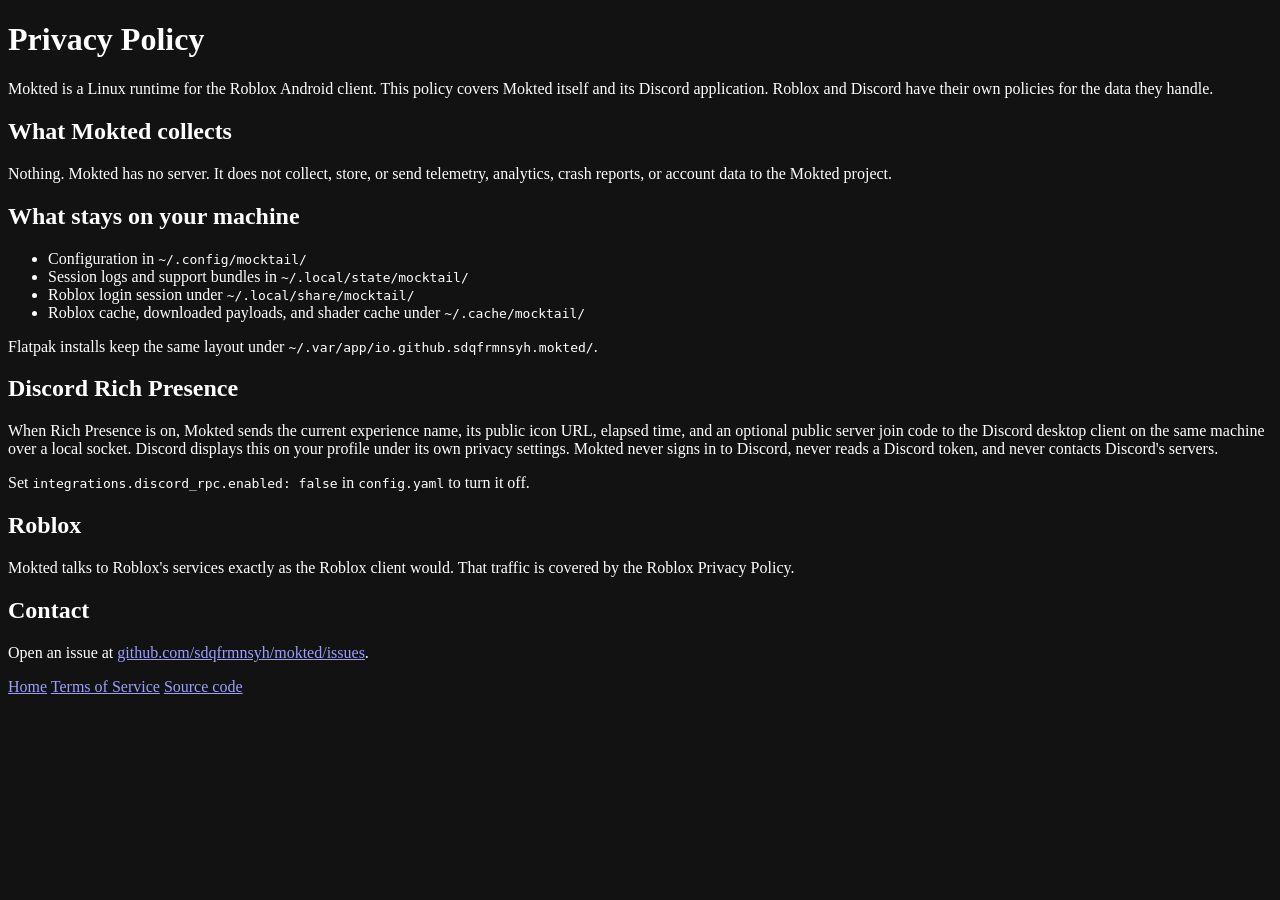
==== site/privacy.html @ 4aeb3a2b "Upload proyek mokted" ====
<!doctype html>
<html lang="en">
<head>
  <meta charset="utf-8">
  <meta name="viewport" content="width=device-width, initial-scale=1">
  <meta name="color-scheme" content="dark">
  <title>Mokted Privacy Policy</title>
  <link rel="icon" href="mokted.svg" type="image/svg+xml">
  <link rel="stylesheet" href="styles.css">
</head>
<body><main>
  <h1>Privacy Policy</h1>
  <p>Mokted is a Linux runtime for the Roblox Android client. This policy covers Mokted itself and its Discord application. Roblox and Discord have their own policies for the data they handle.</p>

  <h2>What Mokted collects</h2>
  <p>Nothing. Mokted has no server. It does not collect, store, or send telemetry, analytics, crash reports, or account data to the Mokted project.</p>

  <h2>What stays on your machine</h2>
  <ul>
    <li>Configuration in <code>~/.config/mocktail/</code></li>
    <li>Session logs and support bundles in <code>~/.local/state/mocktail/</code></li>
    <li>Roblox login session under <code>~/.local/share/mocktail/</code></li>
    <li>Roblox cache, downloaded payloads, and shader cache under <code>~/.cache/mocktail/</code></li>
  </ul>
  <p>Flatpak installs keep the same layout under <code>~/.var/app/io.github.sdqfrmnsyh.mokted/</code>.</p>

  <h2>Discord Rich Presence</h2>
  <p>When Rich Presence is on, Mokted sends the current experience name, its public icon URL, elapsed time, and an optional public server join code to the Discord desktop client on the same machine over a local socket. Discord displays this on your profile under its own privacy settings. Mokted never signs in to Discord, never reads a Discord token, and never contacts Discord's servers.</p>
  <p>Set <code>integrations.discord_rpc.enabled: false</code> in <code>config.yaml</code> to turn it off.</p>

  <h2>Roblox</h2>
  <p>Mokted talks to Roblox's services exactly as the Roblox client would. That traffic is covered by the Roblox Privacy Policy.</p>

  <h2>Contact</h2>
  <p>Open an issue at <a class="source" href="https://github.com/sdqfrmnsyh/mokted/issues">github.com/sdqfrmnsyh/mokted/issues</a>.</p>

  <p class="links">
    <a href="index.html">Home</a>
    <a href="terms.html">Terms of Service</a>
    <a href="https://github.com/sdqfrmnsyh/mokted">Source code</a>
  </p>
</main></body>
</html>
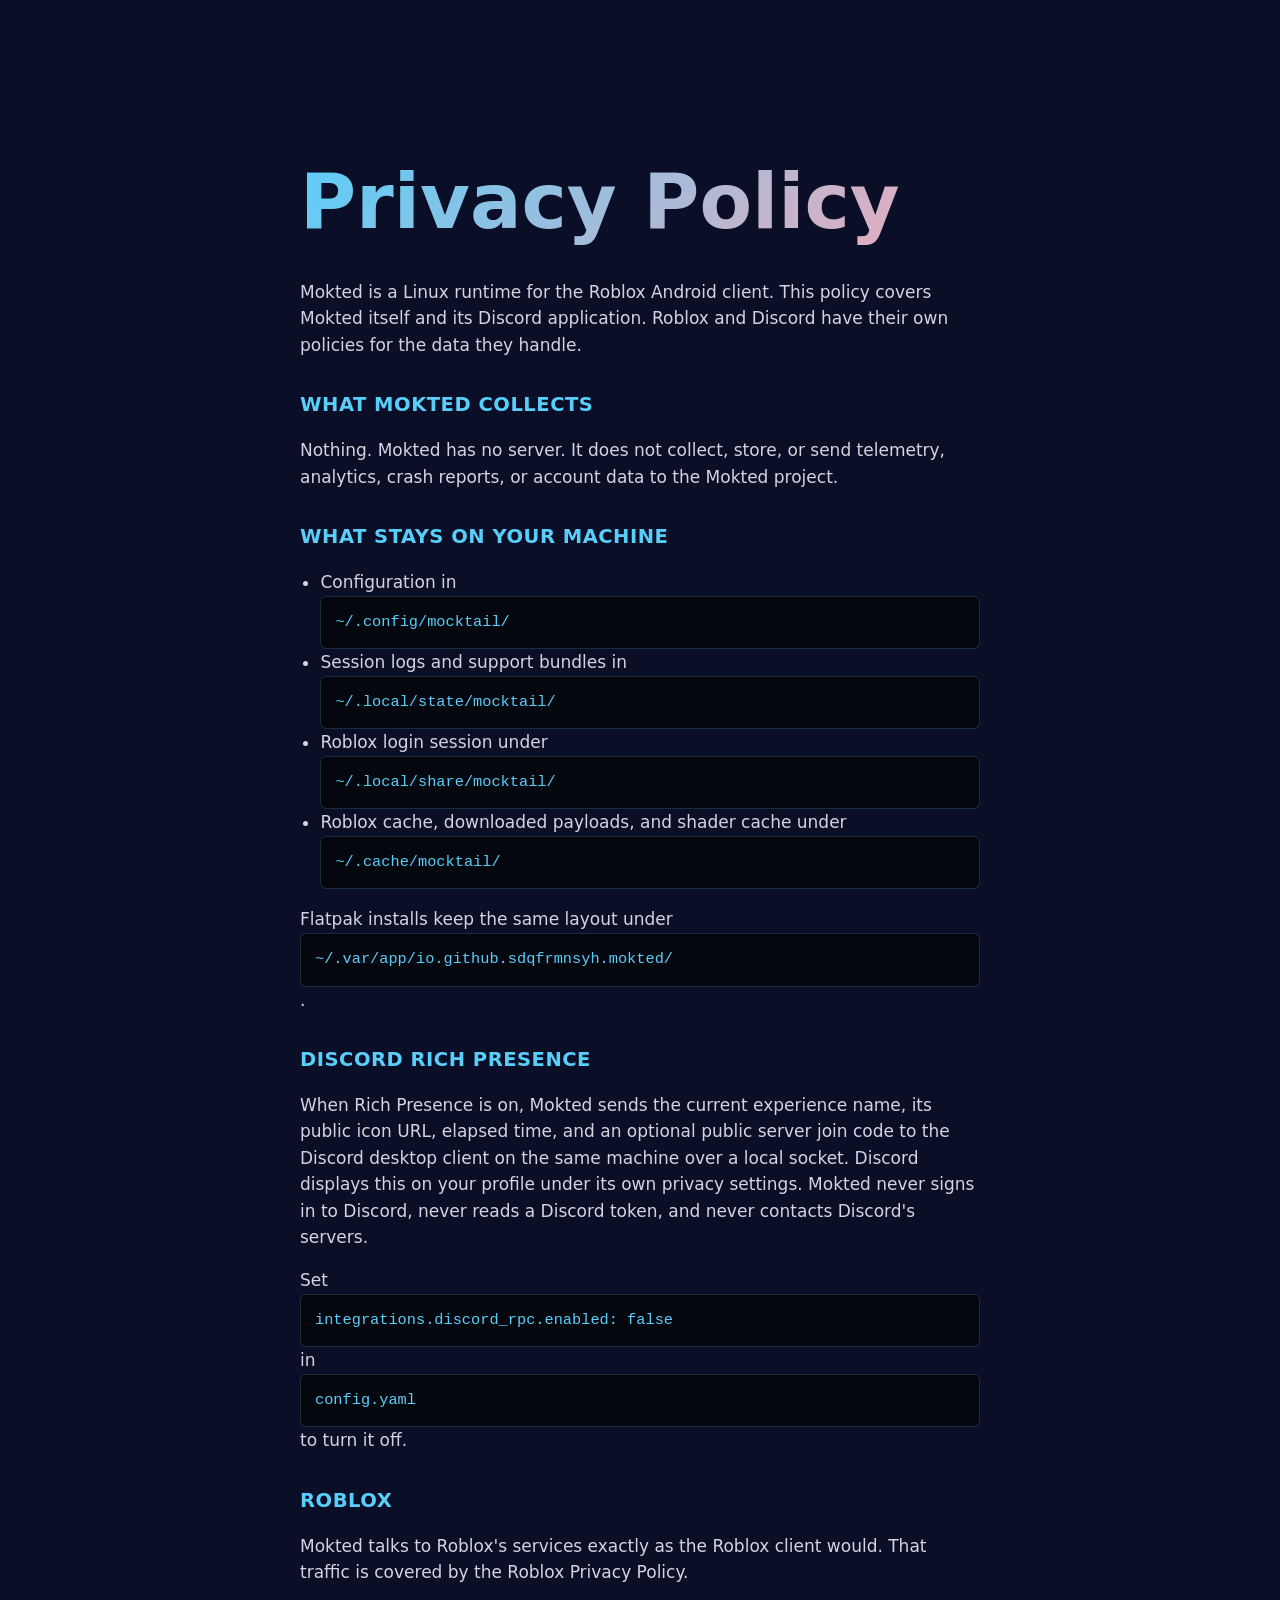
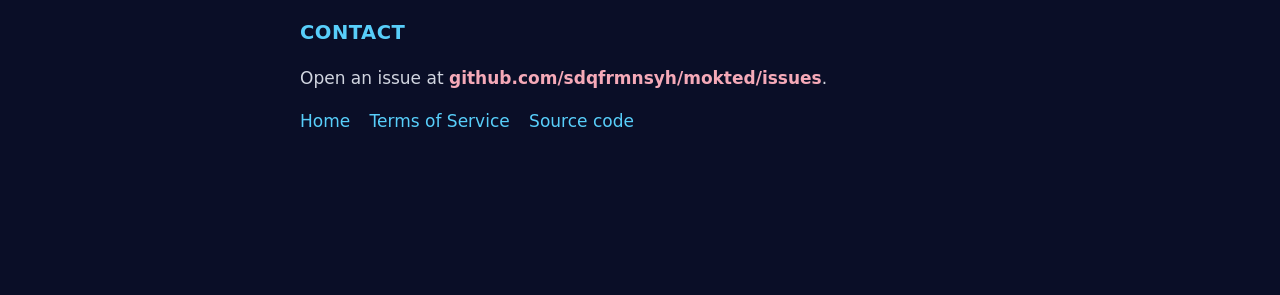
==== commit 5fd55c3c: "update website" ====
--- a/site/privacy.html
+++ b/site/privacy.html
@@ -5,7 +5,7 @@
   <meta name="viewport" content="width=device-width, initial-scale=1">
   <meta name="color-scheme" content="dark">
   <title>Mokted Privacy Policy</title>
-  <link rel="icon" href="mokted.svg" type="image/svg+xml">
+  <link rel="icon" href="packaging/io.github.sdqfrmnsyh.mokted.svg" type="image/svg+xml">
   <link rel="stylesheet" href="styles.css">
 </head>
 <body><main>
--- a/site/styles.css
+++ b/site/styles.css
@@ -0,0 +1,167 @@
+/* Modified by vii from komaruworld/mocktail. See README "About this fork". */
+
+:root {
+    font: 17px/1.55 system-ui, sans-serif;
+    color-scheme: dark;
+    --cyan: #58cefa;
+    --pink: #f5a9b8;
+    --dark-bg: #0a0e27;
+    --darker-bg: #05070f;
+}
+
+body {
+    margin: 0;
+    background: var(--dark-bg);
+    color: #f0f2f7;
+    overflow-x: hidden;
+}
+
+main {
+    max-width: 680px;
+    margin: 12vh auto;
+    padding: 32px;
+}
+
+img {
+    width: 88px;
+    height: 88px;
+    filter: drop-shadow(0 0 20px rgba(88, 206, 250, 0.3));
+    transition: filter 0.3s ease;
+}
+
+img:hover {
+    filter: drop-shadow(0 0 30px rgba(88, 206, 250, 0.5));
+}
+
+h1 {
+    margin: .2rem 0;
+    font-size: clamp(2.5rem, 8vw, 4.5rem);
+    background: linear-gradient(135deg, var(--cyan), var(--pink));
+    -webkit-background-clip: text;
+    -webkit-text-fill-color: transparent;
+    background-clip: text;
+    font-weight: 800;
+}
+
+h2 {
+    margin: 32px 0 0;
+    font-size: 1.15rem;
+    color: var(--cyan);
+    font-weight: 600;
+    text-transform: uppercase;
+    letter-spacing: 0.5px;
+}
+
+p,
+li {
+    color: #d1d5e0;
+}
+
+ul {
+    padding-left: 1.2rem;
+}
+
+a.button {
+    display: inline-block;
+    margin: 16px 8px 16px 0;
+    padding: 12px 18px;
+    border-radius: 9px;
+    background: var(--cyan);
+    color: var(--darker-bg);
+    font-weight: 700;
+    text-decoration: none;
+    transition: all 0.3s ease;
+    box-shadow: 0 4px 15px rgba(88, 206, 250, 0.3);
+    border: 2px solid var(--cyan);
+}
+
+a.button:hover {
+    background: transparent;
+    color: var(--cyan);
+    box-shadow: 0 4px 20px rgba(88, 206, 250, 0.6);
+    transform: translateY(-2px);
+}
+
+a.secondary {
+    background: var(--pink);
+    color: var(--darker-bg);
+    box-shadow: 0 4px 15px rgba(245, 169, 184, 0.3);
+    border-color: var(--pink);
+}
+
+a.secondary:hover {
+    background: transparent;
+    color: var(--pink);
+    box-shadow: 0 4px 20px rgba(245, 169, 184, 0.6);
+}
+
+.commands {
+    margin-top: 10px;
+}
+
+.commands p,
+.download-label {
+    margin: 14px 0 5px;
+    color: var(--cyan);
+    font-size: .82rem;
+    font-weight: 700;
+    letter-spacing: .04em;
+    text-transform: uppercase;
+}
+
+code {
+    display: block;
+    padding: 14px;
+    overflow-wrap: anywhere;
+    border: 1px solid rgba(88, 206, 250, 0.2);
+    border-radius: 6px;
+    background: var(--darker-bg);
+    white-space: pre-wrap;
+    color: var(--cyan);
+    font-family: 'Monaco', 'Menlo', 'Ubuntu Mono', monospace;
+    font-size: 0.9rem;
+    box-shadow: inset 0 2px 4px rgba(0, 0, 0, 0.3);
+}
+
+.links {
+    margin: 10px 0 14px;
+}
+
+.links a {
+    display: inline-block;
+    margin: 0 14px 6px 0;
+    color: var(--cyan);
+    text-decoration: none;
+    transition: all 0.3s ease;
+    position: relative;
+}
+
+.links a::after {
+    content: '';
+    position: absolute;
+    bottom: -2px;
+    left: 0;
+    width: 0;
+    height: 2px;
+    background: var(--pink);
+    transition: width 0.3s ease;
+}
+
+.links a:hover::after {
+    width: 100%;
+}
+
+.links a:hover {
+    color: var(--pink);
+}
+
+a.source {
+    color: var(--pink);
+    text-decoration: none;
+    font-weight: 600;
+    transition: all 0.3s ease;
+}
+
+a.source:hover {
+    color: var(--cyan);
+}
